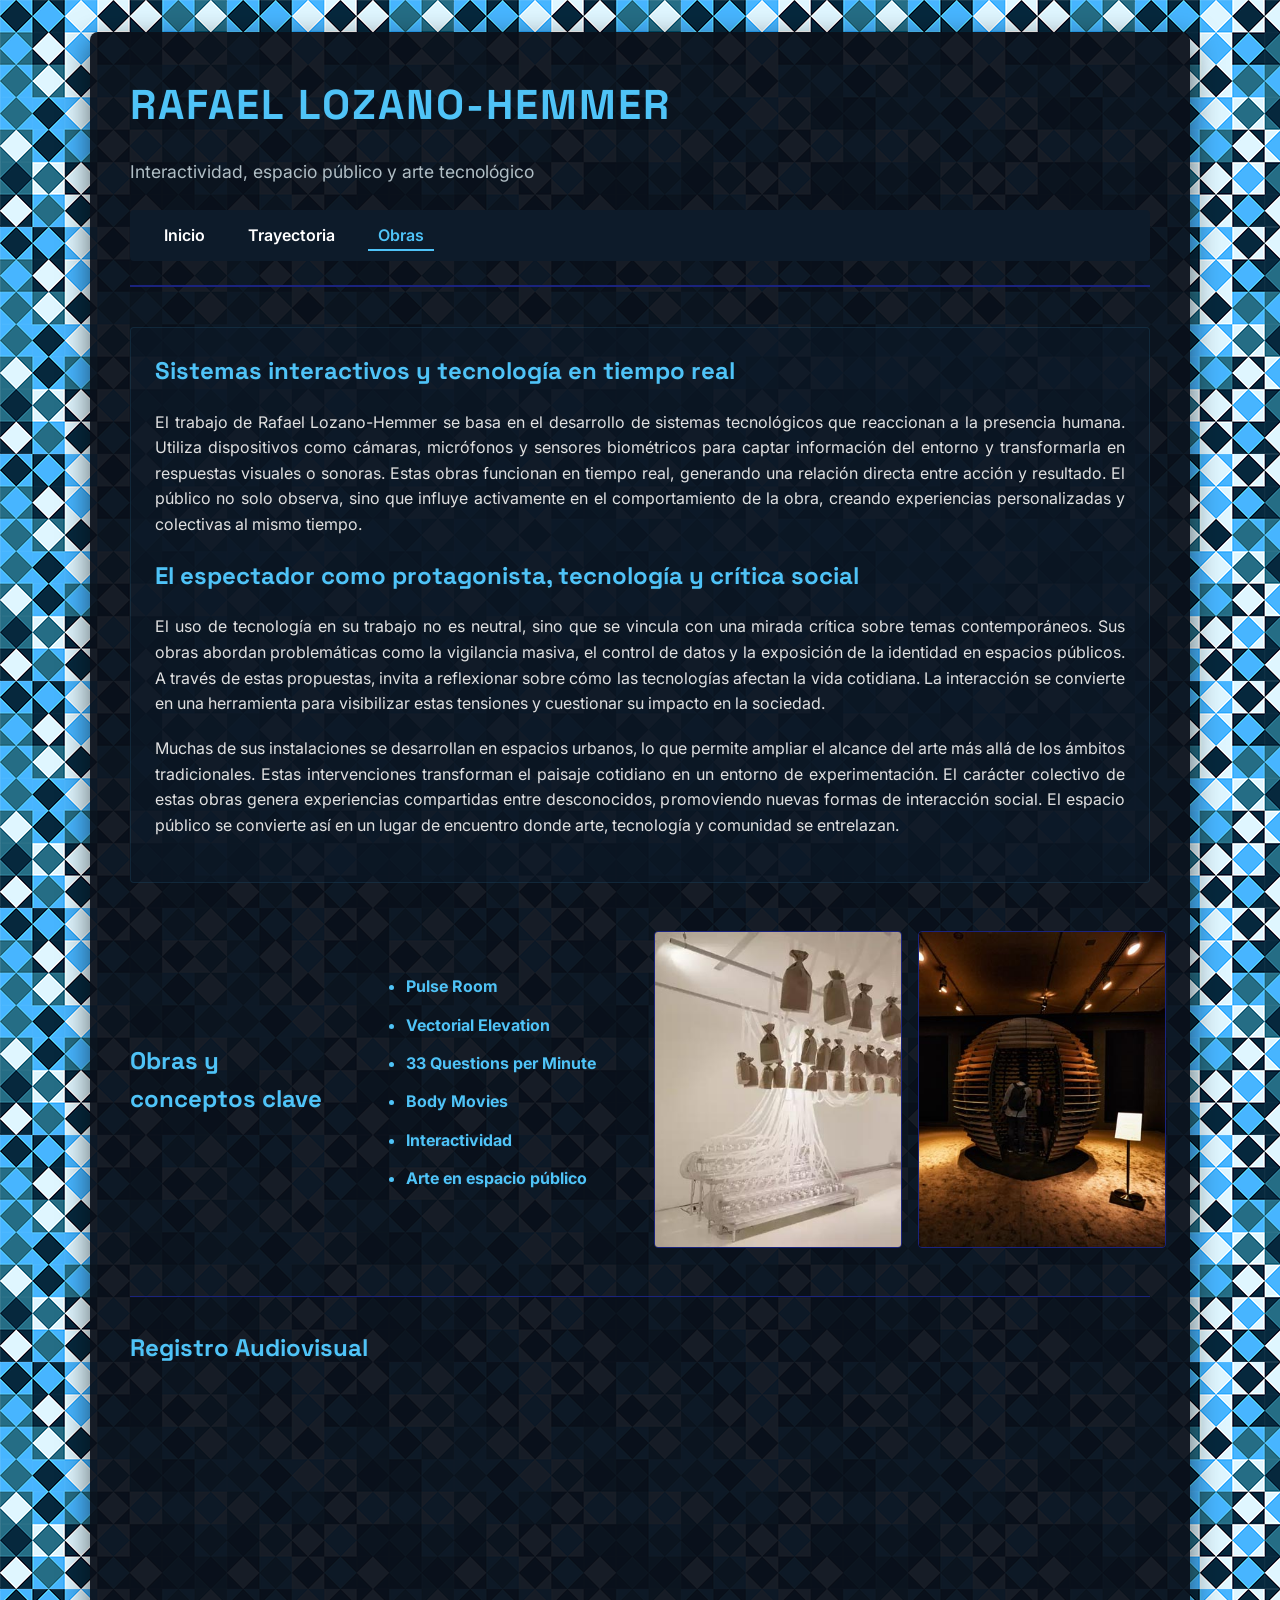
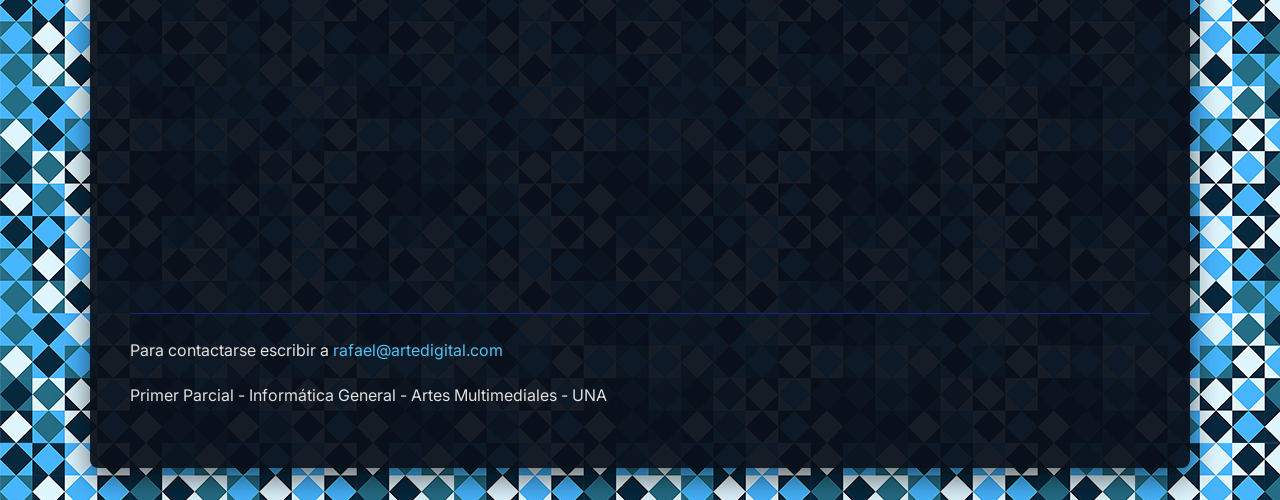
==== obras.html @ 8cdaf51e "Fix: Movidos los archivos a la raiz para solucionar el error 404 de GitHub Pages" ====
<!DOCTYPE html>
<html lang="es">
<head>
    <meta charset="UTF-8">
    <meta name="viewport" content="width=device-width, initial-scale=1.0">
    <title>Rafael Lozano-Hemmer | Obras</title>
    <link rel="preconnect" href="https://fonts.googleapis.com">
    <link rel="preconnect" href="https://fonts.gstatic.com" crossorigin>
    <link href="https://fonts.googleapis.com/css2?family=Space+Grotesk:wght@400;700&family=Inter:wght@300;400;600&display=swap" rel="stylesheet">
    <link rel="stylesheet" href="css/estilos.css">
</head>
<body>
    <div class="main-container">

        <header class="main-header">
            <h1>Rafael Lozano-Hemmer</h1>
            <p class="subtitle">Interactividad, espacio público y arte tecnológico</p>
            <nav class="nav-bar">
                <ul>
                    <li><a href="index.html">Inicio</a></li>
                    <li><a href="biografia.html">Trayectoria</a></li>
                    <li><a href="obras.html" class="active">Obras</a></li>
                </ul>
            </nav>
        </header>

        <main class="content-area layout-obras">
            <section class="tech-concepts">
                <h2>Sistemas interactivos y tecnología en tiempo real</h2>
                <p>El trabajo de Rafael Lozano-Hemmer se basa en el desarrollo de sistemas tecnológicos que reaccionan a la presencia humana. Utiliza dispositivos como cámaras, micrófonos y sensores biométricos para captar información del entorno y transformarla en respuestas visuales o sonoras. Estas obras funcionan en tiempo real, generando una relación directa entre acción y resultado. El público no solo observa, sino que influye activamente en el comportamiento de la obra, creando experiencias personalizadas y colectivas al mismo tiempo.</p>

                <h2>El espectador como protagonista, tecnología y crítica social</h2>
                <p>El uso de tecnología en su trabajo no es neutral, sino que se vincula con una mirada crítica sobre temas contemporáneos. Sus obras abordan problemáticas como la vigilancia masiva, el control de datos y la exposición de la identidad en espacios públicos. A través de estas propuestas, invita a reflexionar sobre cómo las tecnologías afectan la vida cotidiana. La interacción se convierte en una herramienta para visibilizar estas tensiones y cuestionar su impacto en la sociedad.</p>
                <p>Muchas de sus instalaciones se desarrollan en espacios urbanos, lo que permite ampliar el alcance del arte más allá de los ámbitos tradicionales. Estas intervenciones transforman el paisaje cotidiano en un entorno de experimentación. El carácter colectivo de estas obras genera experiencias compartidas entre desconocidos, promoviendo nuevas formas de interacción social. El espacio público se convierte así en un lugar de encuentro donde arte, tecnología y comunidad se entrelazan.</p>
            </section>

            <section class="keywords-gallery">
                <h2>Obras y conceptos clave</h2>
                <ul class="concepts-list">
                    <li>Pulse Room</li>
                    <li>Vectorial Elevation</li>
                    <li>33 Questions per Minute</li>
                    <li>Body Movies</li>
                    <li>Interactividad</li>
                    <li>Arte en espacio público</li>
                </ul>

                <div class="gallery-grid">
                    <img src="img/lozano-hemmer-3.jpg" alt="Instalación interactiva neumática con bolsas de papel">
                    <img src="img/lozano-hemmer-4.jpg" alt="Espectadores ingresando a una estructura esférica de madera interactiva">
                </div>
            </section>

            <section class="video-section">
                <h2>Registro Audiovisual</h2>
                <div class="video-container">
                    <iframe width="100%" height="450" src="https://www.youtube.com/embed/dQw4w9WgXcQ" title="YouTube video player" frameborder="0" allow="accelerometer; autoplay; clipboard-write; encrypted-media; gyroscope; picture-in-picture" allowfullscreen></iframe>
                </div>
            </section>
        </main>

        <footer class="main-footer">
            <p>Para contactarse escribir a <a href="mailto:rafael@artedigital.com">rafael@artedigital.com</a></p>
            <p>Primer Parcial - Informática General - Artes Multimediales - UNA</p>
        </footer>

    </div>
</body>
</html>
---- css/estilos.css ----
* {
    margin: 0;
    padding: 0;
    box-sizing: border-box;
}

/* Fondo */
body {
    font-family: 'Inter', sans-serif;
    background-image: url('../img/fondo.png');
    background-repeat: repeat;
    color: #f5f5f5;
    line-height: 1.6;
}

/* contenedor global */
.main-container {
    max-width: 1100px; /* Un poco más amplio para albergar los distintos layouts */
    margin: 2rem auto;
    background-color: rgba(10, 15, 25, 0.94);
    padding: 2.5rem;
    border-radius: 8px;
    box-shadow: 0 10px 30px rgba(0, 0, 0, 0.6);
}

/* ripografias */
h1, h2, h3 {
    font-family: 'Space Grotesk', sans-serif;
    color: #4fc3f7;
    margin-bottom: 1.2rem;
}

h1 {
    font-size: 2.6rem;
    text-transform: uppercase;
    letter-spacing: 2px;
}

.subtitle {
    font-size: 1.1rem;
    color: #b0bec5;
    margin-bottom: 1.5rem;
}

/* Navegador */
.main-header {
    border-bottom: 2px solid #1a237e;
    padding-bottom: 1.5rem;
    margin-bottom: 2.5rem;
}

.nav-bar ul {
    list-style: none;
    display: flex;
    gap: 1.5rem;
    background-color: #0d1b2a;
    padding: 0.8rem 1.5rem;
    border-radius: 4px;
}

.nav-bar a {
    color: #ffffff;
    text-decoration: none;
    font-weight: 600;
    font-size: 1rem;
    padding: 0.3rem 0.6rem;
    transition: all 0.3s ease;
}

.nav-bar a:hover {
    color: #4fc3f7;
    background-color: rgba(79, 195, 247, 0.1);
    border-radius: 4px;
}

.nav-bar a.active {
    color: #4fc3f7;
    border-bottom: 2px solid #4fc3f7;
}

p {
    font-size: 1rem;
    margin-bottom: 1.2rem;
    color: #e0e0e0;
    text-align: justify;
}

/* 
   Estilos para el index
    */
.layout-inicio {
    max-width: 800px; /* Layout más angosto y centrado para lectura fluida */
    margin: 0 auto;
}

.artist-quote {
    background-color: #0d1b2a;
    border-left: 4px solid #4fc3f7;
    padding: 2rem;
    margin-bottom: 3rem;
    font-style: italic;
}

.artist-quote cite {
    display: block;
    margin-top: 0.8rem;
    font-weight: bold;
    color: #4fc3f7;
}

.layout-inicio .image-wrapper {
    width: 100%;
    margin: 2.5rem 0;
}

.layout-inicio .image-wrapper img {
    max-width: 100%;
    height: auto;
    border: 1px solid #1a237e;
    border-radius: 4px;
}

/* Estilos para biografía */
.layout-bio .bio-section {
    display: flex;
    gap: 5%; /* Separación por porcentaje */
    align-items: flex-start;
}

.layout-bio .text-block {
    width: 60%; /* El texto ocupa el 60% del ancho */
}

.layout-bio .image-wrapper {
    width: 35%; /* La columna de la foto ocupa el 35% */
    background-color: #0d1b2a;
    padding: 1rem;
    border-radius: 4px;
    border: 1px solid #1a237e;
}

.layout-bio .image-wrapper img {
    width: 100%;
    height: auto;
    display: block;
}

/* Estilos para obras */
.layout-obras .tech-concepts {
    background-color: rgba(13, 27, 42, 0.5);
    padding: 1.5rem;
    border-radius: 4px;
    margin-bottom: 3rem;
    border: 1px solid rgba(79, 195, 247, 0.1);
}

/* lista de conceptos al lado de las obras */
.keywords-gallery {
    display: flex;
    gap: 4%;
    margin-bottom: 3rem;
    align-items: center;
}

.concepts-list {
    width: 30%; 
    padding-left: 1.5rem;
    color: #4fc3f7;
}

.concepts-list li {
    margin-bottom: 0.8rem;
    font-weight: bold;
}

.gallery-grid {
    width: 66%; 
    display: flex;
    gap: 1rem;
}

.gallery-grid img {
    width: 50%; 
    height: auto;
    border-radius: 4px;
    border: 1px solid #1a237e;
}

/* Estilos para el video */
.video-section {
    margin-top: 3rem;
    padding-top: 2rem;
    border-top: 1px solid #1a237e;
}

.video-container {
    width: 100%;
    max-width: 800px;
    margin: 1.5rem auto 0 auto;
}

/* El pie de página */
.main-footer {
    margin-top: 4rem;
    padding-top: 1.5rem;
    border-top: 1px solid #1a237e;
    text-align: center;
    font-size: 0.9rem;
    color: #78909c;
}

.main-footer a {
    color: #4fc3f7;
    text-decoration: none;
}
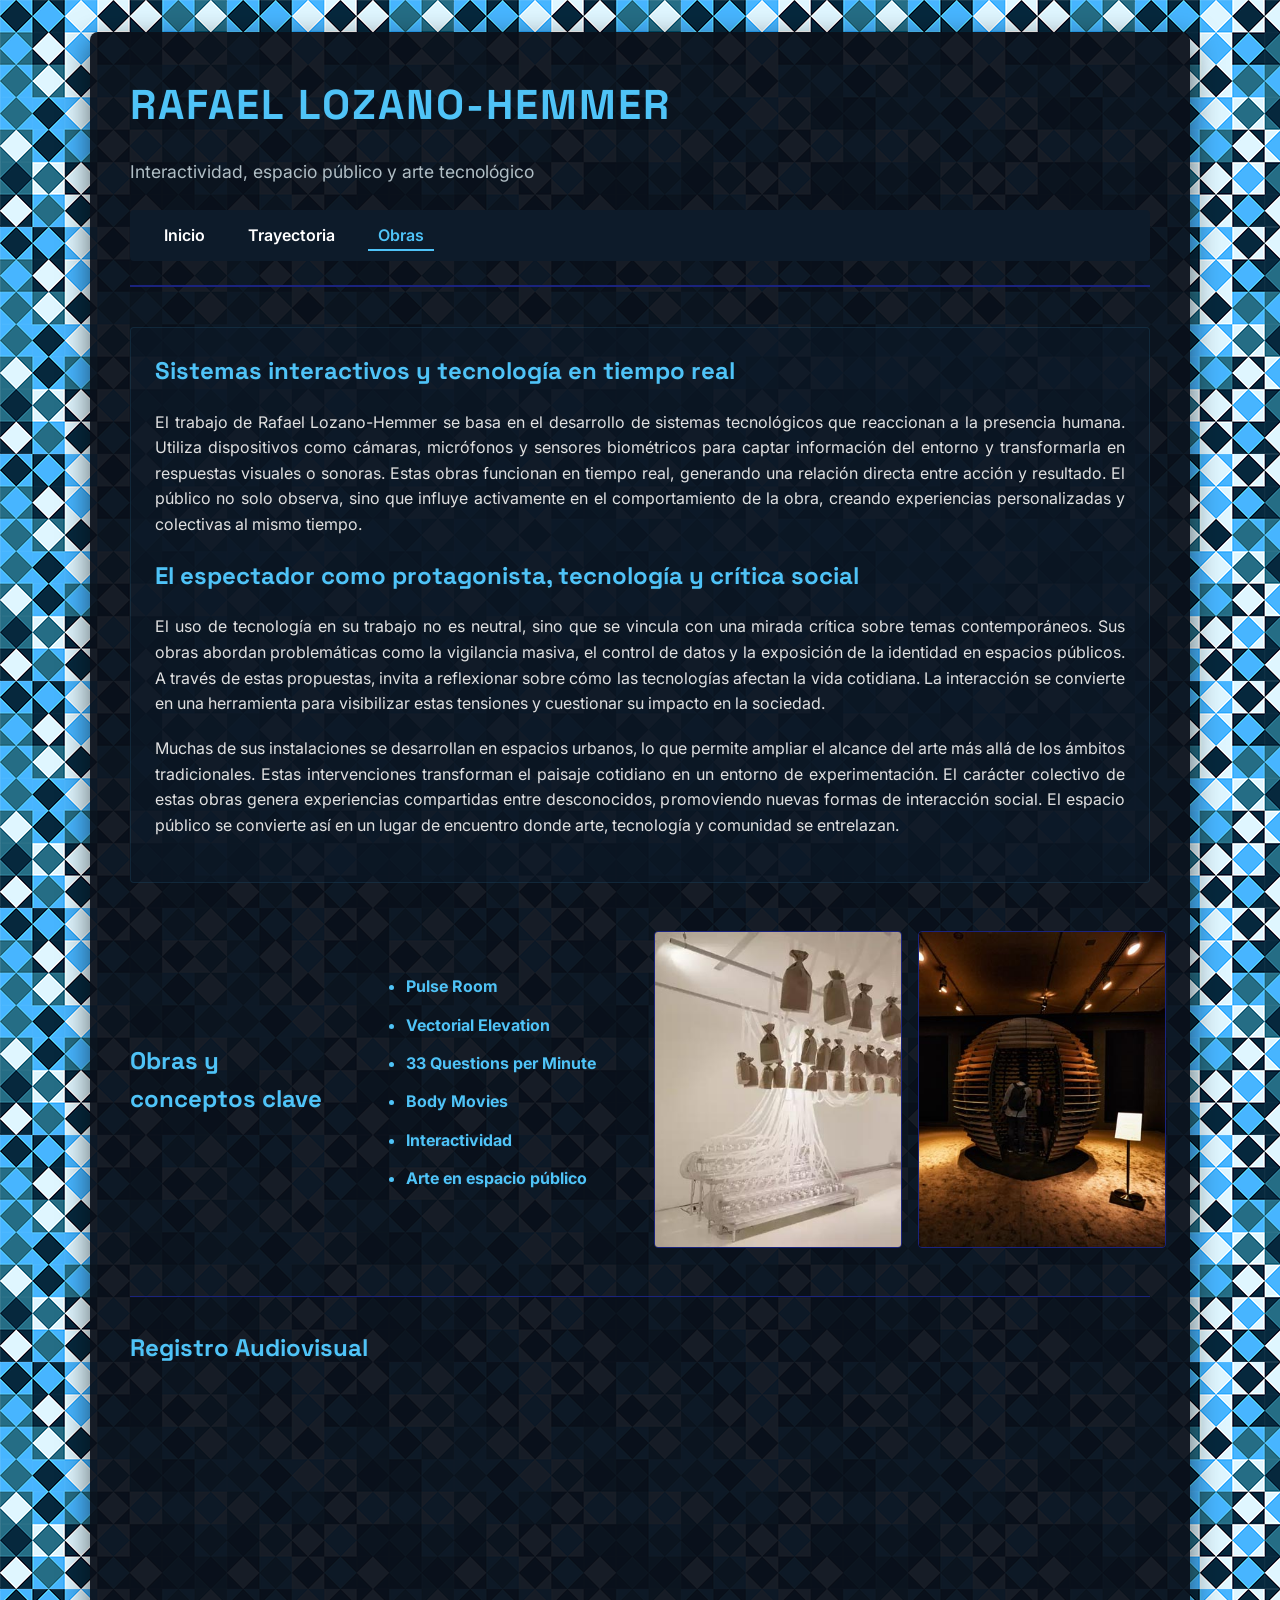
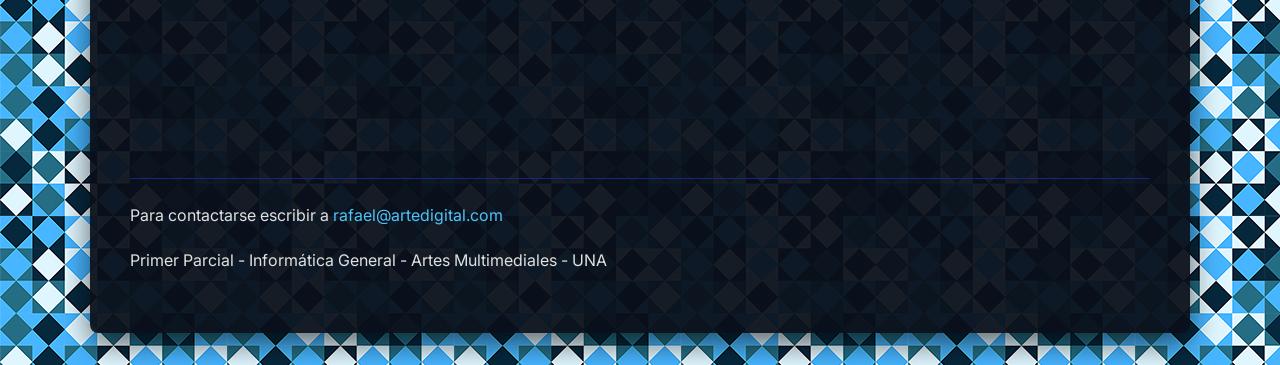
==== commit 85119fc5: "Fix: Reemplazado video de prueba por el registro audiovisual real de la obra" ====
--- a/obras.html
+++ b/obras.html
@@ -54,9 +54,7 @@
             <section class="video-section">
                 <h2>Registro Audiovisual</h2>
                 <div class="video-container">
-                    <iframe width="100%" height="450" src="https://www.youtube.com/embed/dQw4w9WgXcQ" title="YouTube video player" frameborder="0" allow="accelerometer; autoplay; clipboard-write; encrypted-media; gyroscope; picture-in-picture" allowfullscreen></iframe>
-                </div>
-            </section>
+<iframe width="560" height="315" src="https://www.youtube.com/embed/jTzojcaanDs?si=t34mVy12ZAcUbT_d" title="YouTube video player" frameborder="0" allow="accelerometer; autoplay; clipboard-write; encrypted-media; gyroscope; picture-in-picture; web-share" referrerpolicy="strict-origin-when-cross-origin" allowfullscreen></iframe>            </section>
         </main>
 
         <footer class="main-footer">
